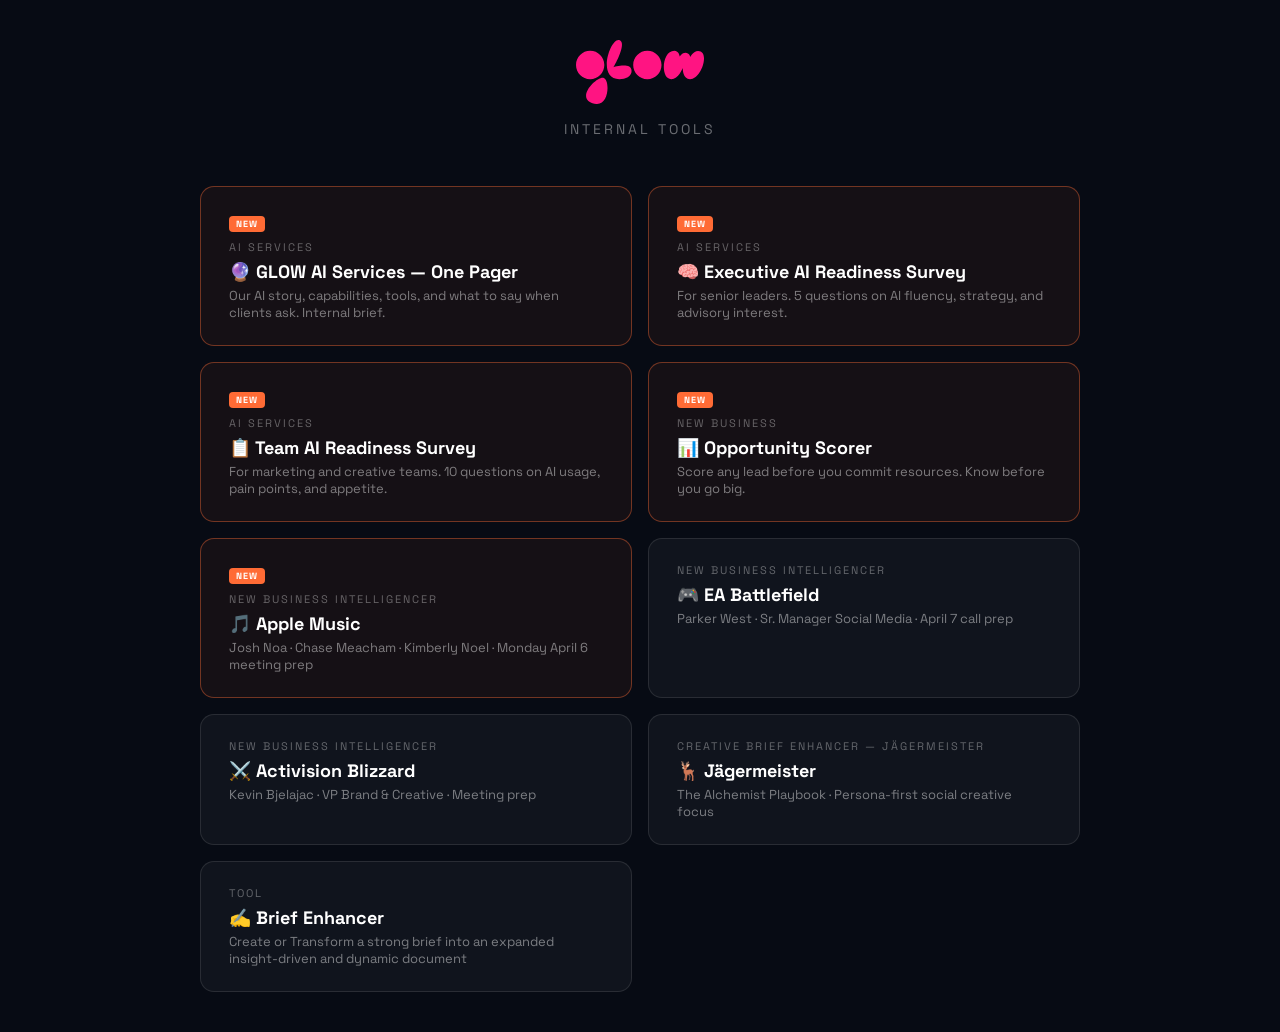
==== index.html @ ae901ae0 "Add back button to all pages + switch index to 2-column grid" ====
<!DOCTYPE html>
<html lang="en">
<head>
<meta charset="UTF-8">
<meta name="viewport" content="width=device-width, initial-scale=1.0">
<title>GLOW Tools</title>
<style>
  @import url('https://fonts.googleapis.com/css2?family=Space+Grotesk:wght@400;600;700&display=swap');
  * { margin:0; padding:0; box-sizing:border-box; }
  body { background:#070b14; font-family:'Space Grotesk',sans-serif; min-height:100vh; display:flex; align-items:center; justify-content:center; }
  .wrap { text-align:center; padding:40px 20px; }
  .logo-img { height:64px; margin-bottom:16px; display:block; margin-left:auto; margin-right:auto; }
  .sub { color:rgba(255,255,255,0.4); font-size:14px; letter-spacing:3px; text-transform:uppercase; margin-bottom:48px; }
  .cards { display:grid; grid-template-columns:1fr 1fr; gap:16px; max-width:880px; margin:0 auto; }
  @media(max-width:600px){ .cards { grid-template-columns:1fr; } }
  .card { background:rgba(255,255,255,0.04); border:1px solid rgba(255,255,255,0.1); border-radius:14px; padding:24px 28px; text-decoration:none; text-align:left; transition:all 0.2s; }
  .card:hover { background:rgba(255,255,255,0.08); border-color:rgba(255,255,255,0.2); transform:translateY(-2px); }
  .card-label { font-size:11px; letter-spacing:2px; text-transform:uppercase; color:rgba(255,255,255,0.35); margin-bottom:6px; }
  .card-title { font-size:18px; font-weight:700; color:white; }
  .card-desc { font-size:13px; color:rgba(255,255,255,0.45); margin-top:4px; }
  .card.featured { border-color:rgba(255,107,53,0.4); background:rgba(255,107,53,0.06); }
  .card.featured:hover { border-color:rgba(255,107,53,0.7); background:rgba(255,107,53,0.1); }
  .card-badge { display:inline-block; font-size:9px; font-weight:700; letter-spacing:1px; text-transform:uppercase; background:#ff6b35; color:white; padding:2px 7px; border-radius:4px; margin-bottom:8px; }
</style>
</head>
<body>
<div class="wrap">
  <img src="glow-logo.svg" alt="GLOW" class="logo-img">
  <div class="sub">Internal Tools</div>
  <div class="cards">
    <a href="glow-ai-services-onepager.html" class="card featured">
      <div class="card-badge">New</div>
      <div class="card-label">AI Services</div>
      <div class="card-title">🔮 GLOW AI Services — One Pager</div>
      <div class="card-desc">Our AI story, capabilities, tools, and what to say when clients ask. Internal brief.</div>
    </a>
    <a href="glow-ai-advisory-survey.html" class="card featured">
      <div class="card-badge">New</div>
      <div class="card-label">AI Services</div>
      <div class="card-title">🧠 Executive AI Readiness Survey</div>
      <div class="card-desc">For senior leaders. 5 questions on AI fluency, strategy, and advisory interest.</div>
    </a>
    <a href="glow-ai-survey.html" class="card featured">
      <div class="card-badge">New</div>
      <div class="card-label">AI Services</div>
      <div class="card-title">📋 Team AI Readiness Survey</div>
      <div class="card-desc">For marketing and creative teams. 10 questions on AI usage, pain points, and appetite.</div>
    </a>
    <a href="opportunity-scorer.html" class="card featured">
      <div class="card-badge">New</div>
      <div class="card-label">New Business</div>
      <div class="card-title">📊 Opportunity Scorer</div>
      <div class="card-desc">Score any lead before you commit resources. Know before you go big.</div>
    </a>
    <a href="apple-music-intelligencer.html" class="card featured">
      <div class="card-badge">New</div>
      <div class="card-label">New Business Intelligencer</div>
      <div class="card-title">🎵 Apple Music</div>
      <div class="card-desc">Josh Noa · Chase Meacham · Kimberly Noel · Monday April 6 meeting prep</div>
    </a>
    <a href="ea-battlefield-intelligencer.html" class="card">
      <div class="card-label">New Business Intelligencer</div>
      <div class="card-title">🎮 EA Battlefield</div>
      <div class="card-desc">Parker West · Sr. Manager Social Media · April 7 call prep</div>
    </a>
    <a href="activision-blizzard-intelligencer.html" class="card">
      <div class="card-label">New Business Intelligencer</div>
      <div class="card-title">⚔️ Activision Blizzard</div>
      <div class="card-desc">Kevin Bjelajac · VP Brand &amp; Creative · Meeting prep</div>
    </a>
    <a href="jagermeister-reimagined-brief.html" class="card">
      <div class="card-label">Creative Brief Enhancer — Jägermeister</div>
      <div class="card-title">🦌 Jägermeister</div>
      <div class="card-desc">The Alchemist Playbook · Persona-first social creative focus</div>
    </a>
    <a href="https://glow-brief-enhancer.vercel.app/" class="card" target="_blank">
      <div class="card-label">Tool</div>
      <div class="card-title">✍️ Brief Enhancer</div>
      <div class="card-desc">Create or Transform a strong brief into an expanded insight-driven and dynamic document</div>
    </a>
  </div>
</div>
</body>
</html>
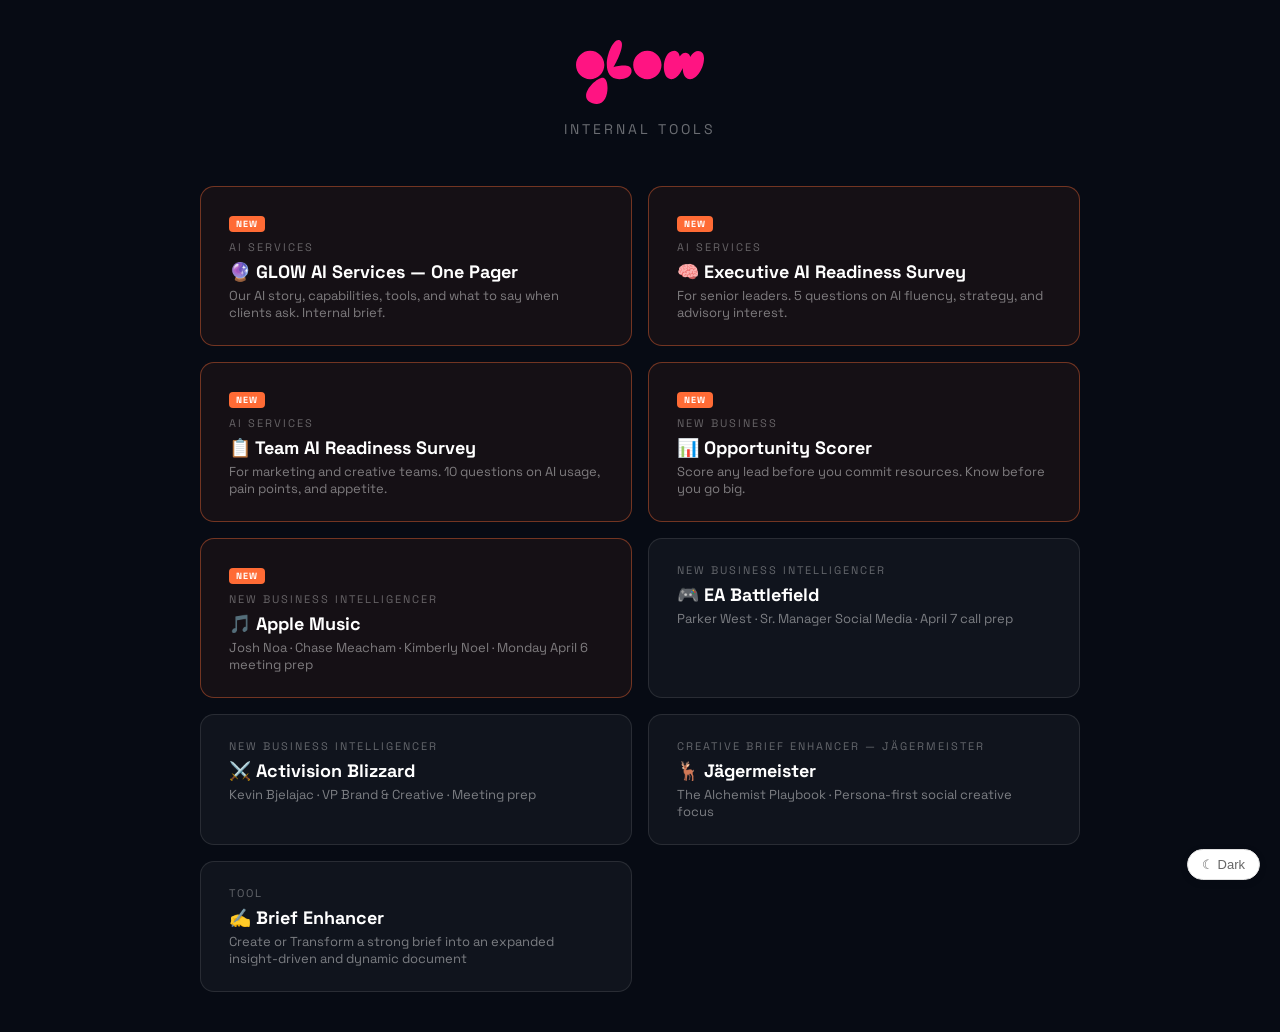
==== commit 9c7c8fa6: "Add light/dark mode toggle to all pages, persists via localStorage" ====
--- a/index.html
+++ b/index.html
@@ -22,6 +22,7 @@
   .card.featured:hover { border-color:rgba(255,107,53,0.7); background:rgba(255,107,53,0.1); }
   .card-badge { display:inline-block; font-size:9px; font-weight:700; letter-spacing:1px; text-transform:uppercase; background:#ff6b35; color:white; padding:2px 7px; border-radius:4px; margin-bottom:8px; }
 </style>
+<link rel="stylesheet" href="glow-dark.css">
 </head>
 <body>
 <div class="wrap">
@@ -80,5 +81,7 @@
     </a>
   </div>
 </div>
+<button id="glow-theme-toggle" onclick="(function(){var d=document.body.classList.toggle('dark');localStorage.setItem('glow-theme',d?'dark':'light');this.textContent=d?'☀ Light':'☾ Dark'}).call(this)">☾ Dark</button>
+<script>(function(){var t=localStorage.getItem('glow-theme');if(t==='dark'){document.body.classList.add('dark');var b=document.getElementById('glow-theme-toggle');if(b)b.textContent='☀ Light';}})();</script>
 </body>
 </html>
--- a/glow-dark.css
+++ b/glow-dark.css
@@ -0,0 +1,153 @@
+/* GLOW Tools — Dark Mode Overrides */
+body.dark {
+  background: #0a0a0a !important;
+  color: #f0f0f0 !important;
+}
+body.dark header,
+body.dark .header {
+  background: #0f0f0f !important;
+  border-color: #222 !important;
+}
+body.dark .hero,
+body.dark .hero-inner,
+body.dark .creds {
+  background: #111 !important;
+  border-color: #222 !important;
+}
+body.dark .hero h1,
+body.dark .hero-quote p,
+body.dark .q-text,
+body.dark .section-title,
+body.dark .tool-name,
+body.dark .pillar h3,
+body.dark .tp-card p strong,
+body.dark .cred-card p strong,
+body.dark #thank-you h2 {
+  color: #fff !important;
+}
+body.dark .hero p,
+body.dark .hero-desc,
+body.dark .hero p.hero-desc {
+  color: #999 !important;
+}
+body.dark .pillar,
+body.dark .tp-card,
+body.dark .cred-card,
+body.dark .question {
+  background: #141414 !important;
+  border-color: #2a2a2a !important;
+}
+body.dark .pillar:hover { background: #1a1a1a !important; }
+body.dark .pillar p,
+body.dark .tp-card p,
+body.dark .cred-card p,
+body.dark .tool-desc,
+body.dark .hero-meta,
+body.dark .creds-footer,
+body.dark .submit-note,
+body.dark footer,
+body.dark .closing p,
+body.dark #thank-you p { color: #777 !important; }
+body.dark .pillar-number { color: #444 !important; }
+body.dark .tool-tag {
+  background: #1a1a1a !important;
+  border-color: #2a2a2a !important;
+  color: #888 !important;
+}
+body.dark .tools-group-label,
+body.dark .header-label { color: #555 !important; }
+body.dark .tools-group-label,
+body.dark .section-title { border-color: #222 !important; }
+body.dark .story {
+  background: #111 !important;
+  border-left-color: #ff1482 !important;
+}
+body.dark .story p { color: #bbb !important; }
+body.dark .radio-options label,
+body.dark .check-options label,
+body.dark .scale-options .option-btn {
+  background: #111 !important;
+  border-color: #2a2a2a !important;
+  color: #aaa !important;
+}
+body.dark .radio-options label:hover,
+body.dark .check-options label:hover {
+  background: #1a1a1a !important;
+  border-color: #ff148260 !important;
+  color: #fff !important;
+}
+body.dark .radio-options label:has(input:checked),
+body.dark .check-options label:has(input:checked) {
+  background: #ff14820f !important;
+  border-color: #ff1482 !important;
+  color: #fff !important;
+}
+body.dark .scale-options input[type="radio"]:checked + .option-btn {
+  background: #ff14820f !important;
+  border-color: #ff1482 !important;
+  color: #ff1482 !important;
+}
+body.dark .open-text {
+  background: #111 !important;
+  border-color: #2a2a2a !important;
+  color: #f0f0f0 !important;
+}
+body.dark .open-text::placeholder { color: #444 !important; }
+body.dark .open-text:focus { border-color: #ff148260 !important; background: #141414 !important; }
+body.dark .q-divider { border-color: #1e1e1e !important; }
+body.dark .closing,
+body.dark .submit-wrap { border-color: #222 !important; }
+body.dark .closing p strong { color: #555 !important; }
+
+/* Back button dark */
+body.dark .glow-tools-back {
+  background: #141414 !important;
+  border-color: #2a2a2a !important;
+  color: #ff1482 !important;
+  box-shadow: 0 2px 8px rgba(0,0,0,0.4) !important;
+}
+
+/* Index dark */
+body.dark .wrap { background: #0a0a0a !important; }
+body.dark .sub { color: rgba(255,255,255,0.4) !important; }
+body.dark .card {
+  background: rgba(255,255,255,0.04) !important;
+  border-color: rgba(255,255,255,0.1) !important;
+}
+body.dark .card:hover {
+  background: rgba(255,255,255,0.08) !important;
+  border-color: rgba(255,255,255,0.2) !important;
+}
+body.dark .card-label { color: rgba(255,255,255,0.35) !important; }
+body.dark .card-title { color: #fff !important; }
+body.dark .card-desc { color: rgba(255,255,255,0.45) !important; }
+body.dark .card.featured {
+  border-color: rgba(255,20,130,0.4) !important;
+  background: rgba(255,20,130,0.06) !important;
+}
+
+/* Theme toggle button */
+#glow-theme-toggle {
+  position: fixed;
+  bottom: 20px;
+  right: 20px;
+  z-index: 1000;
+  background: #fff;
+  border: 1px solid #e0e0e0;
+  border-radius: 20px;
+  padding: 7px 14px;
+  font-size: 13px;
+  cursor: pointer;
+  font-family: 'Helvetica Neue', Helvetica, Arial, sans-serif;
+  color: #666;
+  box-shadow: 0 2px 8px rgba(0,0,0,0.08);
+  transition: all 0.2s;
+}
+#glow-theme-toggle:hover { border-color: #ff1482; color: #ff1482; }
+body.dark #glow-theme-toggle {
+  background: #141414;
+  border-color: #2a2a2a;
+  color: #aaa;
+  box-shadow: 0 2px 8px rgba(0,0,0,0.4);
+}
+body.dark #glow-theme-toggle:hover { border-color: #ff1482; color: #ff1482; }
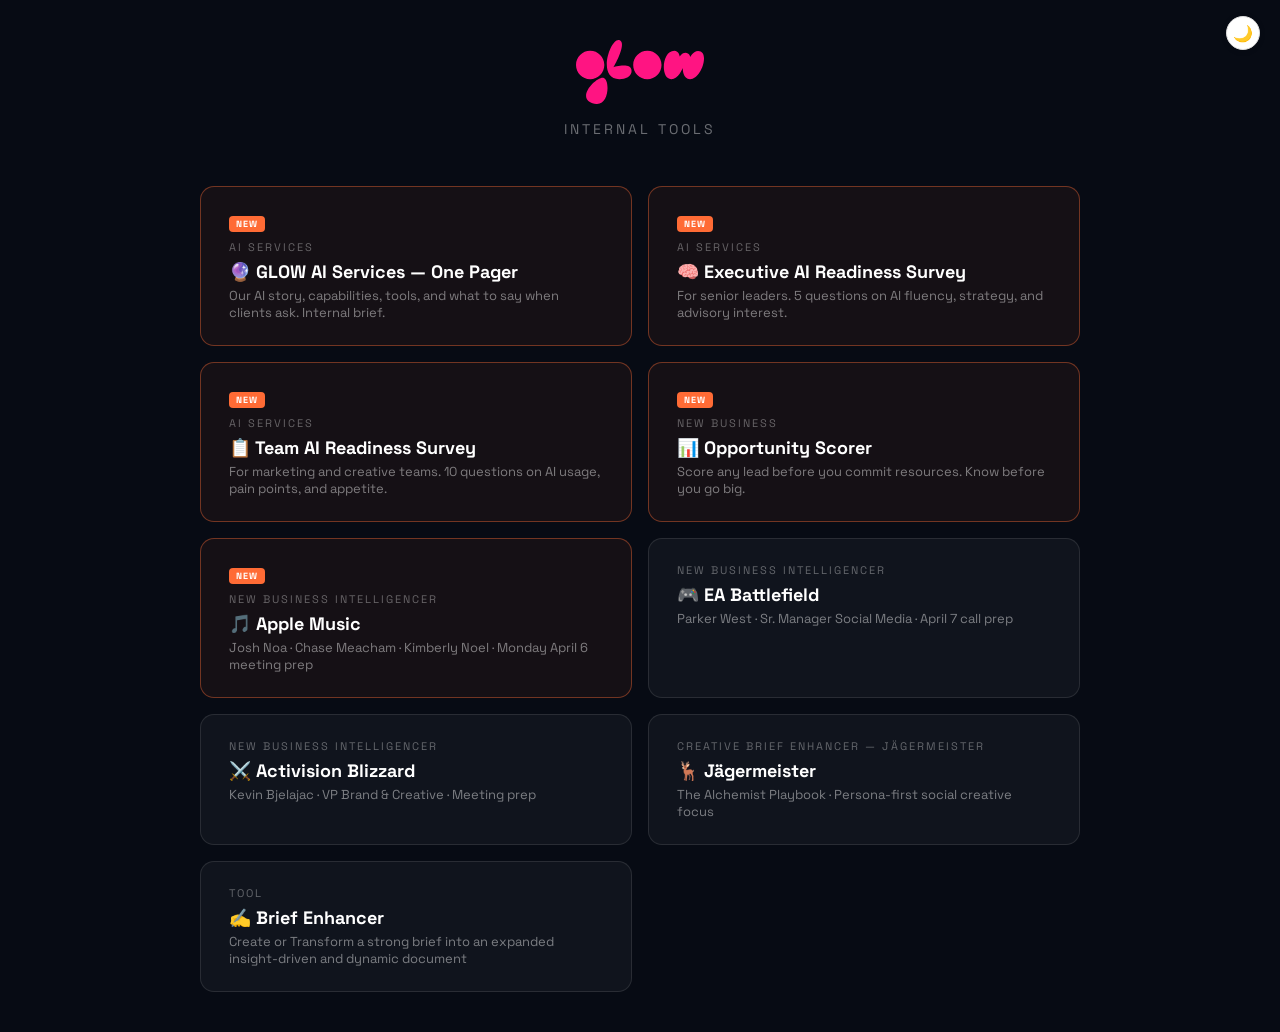
==== commit 68ca2fca: "Fix dark mode: use data-theme attribute + external JS/CSS, moon toggle top-right" ====
--- a/index.html
+++ b/index.html
@@ -23,6 +23,7 @@
   .card-badge { display:inline-block; font-size:9px; font-weight:700; letter-spacing:1px; text-transform:uppercase; background:#ff6b35; color:white; padding:2px 7px; border-radius:4px; margin-bottom:8px; }
 </style>
 <link rel="stylesheet" href="glow-dark.css">
+<script src="glow-theme.js"></script>
 </head>
 <body>
 <div class="wrap">
@@ -81,7 +82,5 @@
     </a>
   </div>
 </div>
-<button id="glow-theme-toggle" onclick="(function(){var d=document.body.classList.toggle('dark');localStorage.setItem('glow-theme',d?'dark':'light');this.textContent=d?'☀ Light':'☾ Dark'}).call(this)">☾ Dark</button>
-<script>(function(){var t=localStorage.getItem('glow-theme');if(t==='dark'){document.body.classList.add('dark');var b=document.getElementById('glow-theme-toggle');if(b)b.textContent='☀ Light';}})();</script>
 </body>
 </html>
--- a/glow-dark.css
+++ b/glow-dark.css
@@ -1,153 +1,89 @@
-/* GLOW Tools — Dark Mode Overrides */
-body.dark {
+/* GLOW Tools — Dark Mode via [data-theme="dark"] on <html> */
+
+[data-theme="dark"] body,
+[data-theme="dark"] {
   background: #0a0a0a !important;
   color: #f0f0f0 !important;
 }
-body.dark header,
-body.dark .header {
-  background: #0f0f0f !important;
-  border-color: #222 !important;
-}
-body.dark .hero,
-body.dark .hero-inner,
-body.dark .creds {
-  background: #111 !important;
-  border-color: #222 !important;
-}
-body.dark .hero h1,
-body.dark .hero-quote p,
-body.dark .q-text,
-body.dark .section-title,
-body.dark .tool-name,
-body.dark .pillar h3,
-body.dark .tp-card p strong,
-body.dark .cred-card p strong,
-body.dark #thank-you h2 {
-  color: #fff !important;
-}
-body.dark .hero p,
-body.dark .hero-desc,
-body.dark .hero p.hero-desc {
-  color: #999 !important;
-}
-body.dark .pillar,
-body.dark .tp-card,
-body.dark .cred-card,
-body.dark .question {
-  background: #141414 !important;
-  border-color: #2a2a2a !important;
-}
-body.dark .pillar:hover { background: #1a1a1a !important; }
-body.dark .pillar p,
-body.dark .tp-card p,
-body.dark .cred-card p,
-body.dark .tool-desc,
-body.dark .hero-meta,
-body.dark .creds-footer,
-body.dark .submit-note,
-body.dark footer,
-body.dark .closing p,
-body.dark #thank-you p { color: #777 !important; }
-body.dark .pillar-number { color: #444 !important; }
-body.dark .tool-tag {
-  background: #1a1a1a !important;
-  border-color: #2a2a2a !important;
-  color: #888 !important;
-}
-body.dark .tools-group-label,
-body.dark .header-label { color: #555 !important; }
-body.dark .tools-group-label,
-body.dark .section-title { border-color: #222 !important; }
-body.dark .story {
-  background: #111 !important;
-  border-left-color: #ff1482 !important;
-}
-body.dark .story p { color: #bbb !important; }
-body.dark .radio-options label,
-body.dark .check-options label,
-body.dark .scale-options .option-btn {
-  background: #111 !important;
-  border-color: #2a2a2a !important;
-  color: #aaa !important;
-}
-body.dark .radio-options label:hover,
-body.dark .check-options label:hover {
-  background: #1a1a1a !important;
-  border-color: #ff148260 !important;
-  color: #fff !important;
-}
-body.dark .radio-options label:has(input:checked),
-body.dark .check-options label:has(input:checked) {
-  background: #ff14820f !important;
-  border-color: #ff1482 !important;
-  color: #fff !important;
-}
-body.dark .scale-options input[type="radio"]:checked + .option-btn {
-  background: #ff14820f !important;
-  border-color: #ff1482 !important;
-  color: #ff1482 !important;
-}
-body.dark .open-text {
-  background: #111 !important;
-  border-color: #2a2a2a !important;
-  color: #f0f0f0 !important;
-}
-body.dark .open-text::placeholder { color: #444 !important; }
-body.dark .open-text:focus { border-color: #ff148260 !important; background: #141414 !important; }
-body.dark .q-divider { border-color: #1e1e1e !important; }
-body.dark .closing,
-body.dark .submit-wrap { border-color: #222 !important; }
-body.dark .closing p strong { color: #555 !important; }
 
-/* Back button dark */
-body.dark .glow-tools-back {
-  background: #141414 !important;
-  border-color: #2a2a2a !important;
-  color: #ff1482 !important;
-  box-shadow: 0 2px 8px rgba(0,0,0,0.4) !important;
-}
+/* Backgrounds */
+[data-theme="dark"] body { background: #0a0a0a !important; }
+[data-theme="dark"] header,
+[data-theme="dark"] .header { background: #0f0f0f !important; border-color: #222 !important; }
+[data-theme="dark"] .hero,
+[data-theme="dark"] .creds { background: #111 !important; border-color: #222 !important; }
+[data-theme="dark"] .page { background: #0a0a0a !important; }
+[data-theme="dark"] .pillar,
+[data-theme="dark"] .tp-card,
+[data-theme="dark"] .cred-card { background: #141414 !important; border-color: #2a2a2a !important; }
+[data-theme="dark"] .pillar:hover { background: #1a1a1a !important; }
+[data-theme="dark"] .story { background: #111 !important; }
+[data-theme="dark"] .question { background: transparent !important; border-color: #2a2a2a !important; }
 
-/* Index dark */
-body.dark .wrap { background: #0a0a0a !important; }
-body.dark .sub { color: rgba(255,255,255,0.4) !important; }
-body.dark .card {
-  background: rgba(255,255,255,0.04) !important;
-  border-color: rgba(255,255,255,0.1) !important;
-}
-body.dark .card:hover {
-  background: rgba(255,255,255,0.08) !important;
-  border-color: rgba(255,255,255,0.2) !important;
-}
-body.dark .card-label { color: rgba(255,255,255,0.35) !important; }
-body.dark .card-title { color: #fff !important; }
-body.dark .card-desc { color: rgba(255,255,255,0.45) !important; }
-body.dark .card.featured {
-  border-color: rgba(255,20,130,0.4) !important;
-  background: rgba(255,20,130,0.06) !important;
-}
+/* Text */
+[data-theme="dark"] h1,
+[data-theme="dark"] h2,
+[data-theme="dark"] h3,
+[data-theme="dark"] .hero h1,
+[data-theme="dark"] .q-text,
+[data-theme="dark"] .section-title,
+[data-theme="dark"] .tool-name,
+[data-theme="dark"] .card-title,
+[data-theme="dark"] #thank-you h2 { color: #fff !important; }
 
-/* Theme toggle button */
-#glow-theme-toggle {
-  position: fixed;
-  bottom: 20px;
-  right: 20px;
-  z-index: 1000;
-  background: #fff;
-  border: 1px solid #e0e0e0;
-  border-radius: 20px;
-  padding: 7px 14px;
-  font-size: 13px;
-  cursor: pointer;
-  font-family: 'Helvetica Neue', Helvetica, Arial, sans-serif;
-  color: #666;
-  box-shadow: 0 2px 8px rgba(0,0,0,0.08);
-  transition: all 0.2s;
-}
-#glow-theme-toggle:hover { border-color: #ff1482; color: #ff1482; }
-body.dark #glow-theme-toggle {
-  background: #141414;
-  border-color: #2a2a2a;
-  color: #aaa;
-  box-shadow: 0 2px 8px rgba(0,0,0,0.4);
-}
-body.dark #glow-theme-toggle:hover { border-color: #ff1482; color: #ff1482; }
+[data-theme="dark"] p,
+[data-theme="dark"] .hero p,
+[data-theme="dark"] .hero-desc,
+[data-theme="dark"] .pillar p,
+[data-theme="dark"] .tp-card p,
+[data-theme="dark"] .cred-card p,
+[data-theme="dark"] .tool-desc,
+[data-theme="dark"] .card-desc,
+[data-theme="dark"] #thank-you p { color: #888 !important; }
+
+[data-theme="dark"] .tp-card p strong,
+[data-theme="dark"] .cred-card p strong { color: #ddd !important; }
+[data-theme="dark"] .story p { color: #bbb !important; }
+[data-theme="dark"] .hero-meta,
+[data-theme="dark"] .creds-footer,
+[data-theme="dark"] .submit-note,
+[data-theme="dark"] footer,
+[data-theme="dark"] .closing p { color: #555 !important; }
+[data-theme="dark"] .pillar-number { color: #444 !important; }
+[data-theme="dark"] .tools-group-label,
+[data-theme="dark"] .header-label,
+[data-theme="dark"] .card-label,
+[data-theme="dark"] .sub { color: #555 !important; }
+
+/* Borders */
+[data-theme="dark"] .tools-group-label,
+[data-theme="dark"] .section-title,
+[data-theme="dark"] .closing,
+[data-theme="dark"] .submit-wrap,
+[data-theme="dark"] .q-divider { border-color: #222 !important; }
+
+/* Tags */
+[data-theme="dark"] .tool-tag { background: #1a1a1a !important; border-color: #2a2a2a !important; color: #888 !important; }
+
+/* Form elements */
+[data-theme="dark"] .radio-options label,
+[data-theme="dark"] .check-options label { background: transparent !important; border-color: #2a2a2a !important; color: #aaa !important; }
+[data-theme="dark"] .radio-options label:hover,
+[data-theme="dark"] .check-options label:hover { border-color: #ff148260 !important; color: #fff !important; background: #1a1a1a !important; }
+[data-theme="dark"] .radio-options label:has(input:checked),
+[data-theme="dark"] .check-options label:has(input:checked) { background: #ff14820f !important; border-color: #ff1482 !important; color: #fff !important; }
+[data-theme="dark"] .scale-options .option-btn { background: transparent !important; border-color: #2a2a2a !important; color: #aaa !important; }
+[data-theme="dark"] .scale-options input[type="radio"]:checked + .option-btn { background: #ff14820f !important; border-color: #ff1482 !important; color: #ff1482 !important; }
+[data-theme="dark"] .open-text { background: #111 !important; border-color: #2a2a2a !important; color: #f0f0f0 !important; }
+[data-theme="dark"] .open-text::placeholder { color: #444 !important; }
+[data-theme="dark"] .open-text:focus { border-color: #ff148260 !important; background: #141414 !important; }
+[data-theme="dark"] .radio-dot { border-color: #444 !important; }
+
+/* Index cards */
+[data-theme="dark"] .wrap { background: #0a0a0a !important; }
+[data-theme="dark"] .card { background: rgba(255,255,255,0.04) !important; border-color: rgba(255,255,255,0.1) !important; }
+[data-theme="dark"] .card:hover { background: rgba(255,255,255,0.08) !important; border-color: rgba(255,255,255,0.2) !important; }
+[data-theme="dark"] .card.featured { border-color: rgba(255,20,130,0.4) !important; background: rgba(255,20,130,0.06) !important; }
+
+/* Back pill */
+[data-theme="dark"] .glow-tools-back { background: #141414 !important; border-color: #2a2a2a !important; box-shadow: 0 2px 8px rgba(0,0,0,0.5) !important; }
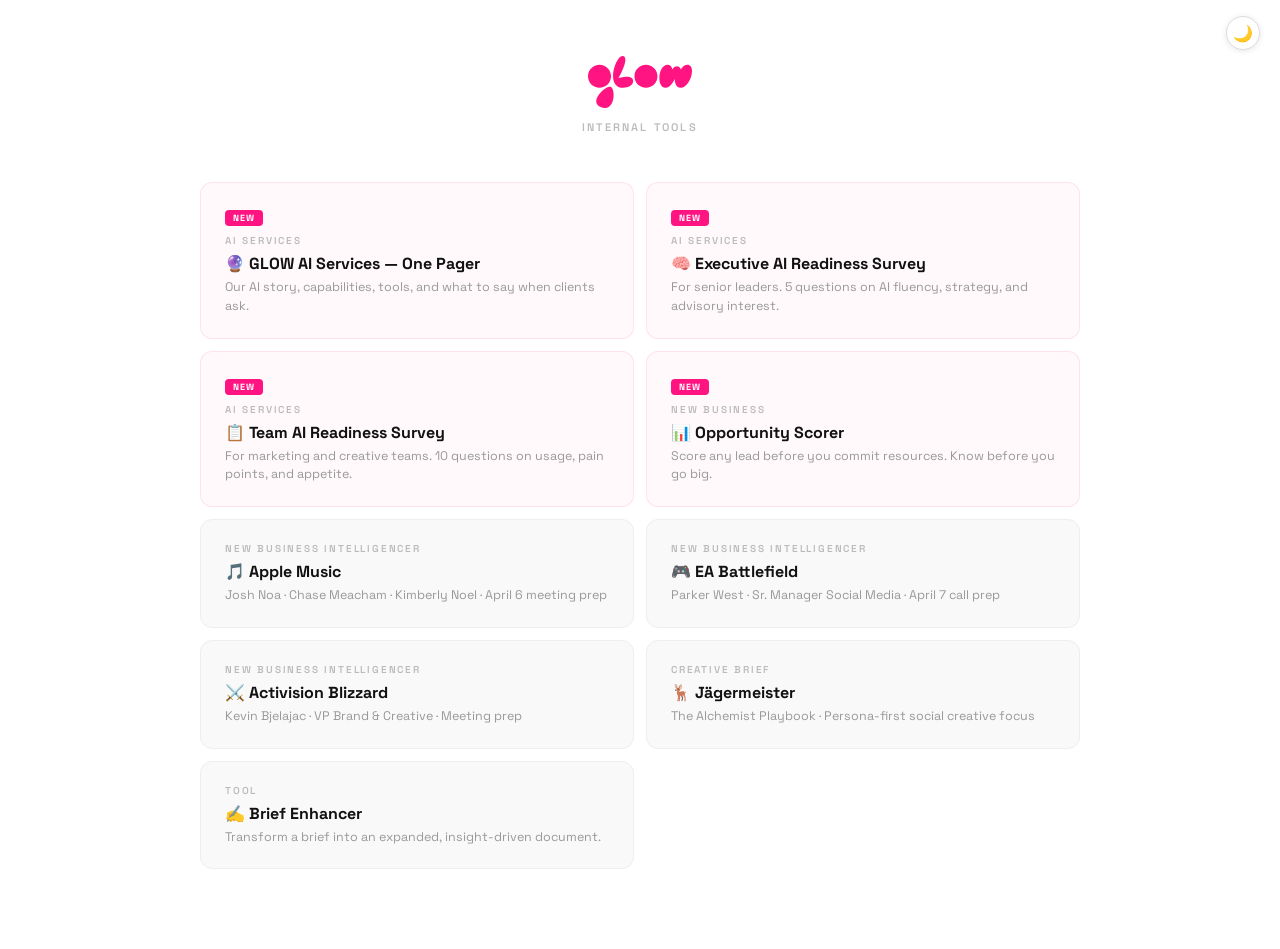
==== commit 89ad7ea0: "Index: white by default, dark mode via moon toggle" ====
--- a/index.html
+++ b/index.html
@@ -4,82 +4,192 @@
 <meta charset="UTF-8">
 <meta name="viewport" content="width=device-width, initial-scale=1.0">
 <title>GLOW Tools</title>
+<link rel="stylesheet" href="glow-dark.css">
+<script src="glow-theme.js"></script>
 <style>
   @import url('https://fonts.googleapis.com/css2?family=Space+Grotesk:wght@400;600;700&display=swap');
   * { margin:0; padding:0; box-sizing:border-box; }
-  body { background:#070b14; font-family:'Space Grotesk',sans-serif; min-height:100vh; display:flex; align-items:center; justify-content:center; }
-  .wrap { text-align:center; padding:40px 20px; }
-  .logo-img { height:64px; margin-bottom:16px; display:block; margin-left:auto; margin-right:auto; }
-  .sub { color:rgba(255,255,255,0.4); font-size:14px; letter-spacing:3px; text-transform:uppercase; margin-bottom:48px; }
-  .cards { display:grid; grid-template-columns:1fr 1fr; gap:16px; max-width:880px; margin:0 auto; }
-  @media(max-width:600px){ .cards { grid-template-columns:1fr; } }
-  .card { background:rgba(255,255,255,0.04); border:1px solid rgba(255,255,255,0.1); border-radius:14px; padding:24px 28px; text-decoration:none; text-align:left; transition:all 0.2s; }
-  .card:hover { background:rgba(255,255,255,0.08); border-color:rgba(255,255,255,0.2); transform:translateY(-2px); }
-  .card-label { font-size:11px; letter-spacing:2px; text-transform:uppercase; color:rgba(255,255,255,0.35); margin-bottom:6px; }
-  .card-title { font-size:18px; font-weight:700; color:white; }
-  .card-desc { font-size:13px; color:rgba(255,255,255,0.45); margin-top:4px; }
-  .card.featured { border-color:rgba(255,107,53,0.4); background:rgba(255,107,53,0.06); }
-  .card.featured:hover { border-color:rgba(255,107,53,0.7); background:rgba(255,107,53,0.1); }
-  .card-badge { display:inline-block; font-size:9px; font-weight:700; letter-spacing:1px; text-transform:uppercase; background:#ff6b35; color:white; padding:2px 7px; border-radius:4px; margin-bottom:8px; }
+
+  body {
+    background: #fff;
+    font-family: 'Space Grotesk', 'Helvetica Neue', Helvetica, Arial, sans-serif;
+    min-height: 100vh;
+    color: #111;
+  }
+
+  .wrap {
+    text-align: center;
+    padding: 56px 24px 80px;
+    max-width: 960px;
+    margin: 0 auto;
+  }
+
+  .logo-img {
+    height: 52px;
+    margin-bottom: 12px;
+    display: block;
+    margin-left: auto;
+    margin-right: auto;
+  }
+
+  .sub {
+    color: #bbb;
+    font-size: 11px;
+    letter-spacing: 0.2em;
+    text-transform: uppercase;
+    margin-bottom: 48px;
+    font-weight: 600;
+  }
+
+  .cards {
+    display: grid;
+    grid-template-columns: 1fr 1fr;
+    gap: 12px;
+    max-width: 880px;
+    margin: 0 auto;
+    text-align: left;
+  }
+
+  @media(max-width: 600px) { .cards { grid-template-columns: 1fr; } }
+
+  .card {
+    background: #f9f9f9;
+    border: 1.5px solid #eee;
+    border-radius: 12px;
+    padding: 22px 24px;
+    text-decoration: none;
+    transition: all 0.18s;
+    display: block;
+  }
+
+  .card:hover {
+    border-color: #ff148240;
+    background: #fff5fa;
+    transform: translateY(-2px);
+    box-shadow: 0 4px 16px rgba(255,20,130,0.06);
+  }
+
+  .card-label {
+    font-size: 10px;
+    letter-spacing: 0.18em;
+    text-transform: uppercase;
+    color: #bbb;
+    margin-bottom: 6px;
+    font-weight: 600;
+  }
+
+  .card-title {
+    font-size: 16px;
+    font-weight: 700;
+    color: #111;
+    margin-bottom: 4px;
+  }
+
+  .card-desc {
+    font-size: 12.5px;
+    color: #999;
+    line-height: 1.5;
+  }
+
+  .card.featured {
+    border-color: #ff14821a;
+    background: #fff9fc;
+  }
+
+  .card.featured:hover {
+    border-color: #ff148260;
+    background: #fff0f7;
+  }
+
+  .card-badge {
+    display: inline-block;
+    font-size: 9px;
+    font-weight: 700;
+    letter-spacing: 0.1em;
+    text-transform: uppercase;
+    background: #ff1482;
+    color: white;
+    padding: 2px 8px;
+    border-radius: 4px;
+    margin-bottom: 8px;
+  }
+
+  /* Dark mode index overrides */
+  [data-theme="dark"] body { background: #0a0a0a !important; }
+  [data-theme="dark"] .sub { color: rgba(255,255,255,0.3) !important; }
+  [data-theme="dark"] .card { background: rgba(255,255,255,0.04) !important; border-color: rgba(255,255,255,0.08) !important; }
+  [data-theme="dark"] .card:hover { background: rgba(255,255,255,0.08) !important; border-color: rgba(255,20,130,0.4) !important; box-shadow: 0 4px 16px rgba(0,0,0,0.3) !important; }
+  [data-theme="dark"] .card.featured { background: rgba(255,20,130,0.05) !important; border-color: rgba(255,20,130,0.2) !important; }
+  [data-theme="dark"] .card.featured:hover { background: rgba(255,20,130,0.1) !important; border-color: rgba(255,20,130,0.5) !important; }
+  [data-theme="dark"] .card-title { color: #fff !important; }
+  [data-theme="dark"] .card-label { color: rgba(255,255,255,0.3) !important; }
+  [data-theme="dark"] .card-desc { color: rgba(255,255,255,0.4) !important; }
 </style>
-<link rel="stylesheet" href="glow-dark.css">
-<script src="glow-theme.js"></script>
 </head>
 <body>
 <div class="wrap">
   <img src="glow-logo.svg" alt="GLOW" class="logo-img">
   <div class="sub">Internal Tools</div>
   <div class="cards">
+
     <a href="glow-ai-services-onepager.html" class="card featured">
       <div class="card-badge">New</div>
       <div class="card-label">AI Services</div>
       <div class="card-title">🔮 GLOW AI Services — One Pager</div>
-      <div class="card-desc">Our AI story, capabilities, tools, and what to say when clients ask. Internal brief.</div>
+      <div class="card-desc">Our AI story, capabilities, tools, and what to say when clients ask.</div>
     </a>
+
     <a href="glow-ai-advisory-survey.html" class="card featured">
       <div class="card-badge">New</div>
       <div class="card-label">AI Services</div>
       <div class="card-title">🧠 Executive AI Readiness Survey</div>
       <div class="card-desc">For senior leaders. 5 questions on AI fluency, strategy, and advisory interest.</div>
     </a>
+
     <a href="glow-ai-survey.html" class="card featured">
       <div class="card-badge">New</div>
       <div class="card-label">AI Services</div>
       <div class="card-title">📋 Team AI Readiness Survey</div>
-      <div class="card-desc">For marketing and creative teams. 10 questions on AI usage, pain points, and appetite.</div>
+      <div class="card-desc">For marketing and creative teams. 10 questions on usage, pain points, and appetite.</div>
     </a>
+
     <a href="opportunity-scorer.html" class="card featured">
       <div class="card-badge">New</div>
       <div class="card-label">New Business</div>
       <div class="card-title">📊 Opportunity Scorer</div>
       <div class="card-desc">Score any lead before you commit resources. Know before you go big.</div>
     </a>
-    <a href="apple-music-intelligencer.html" class="card featured">
-      <div class="card-badge">New</div>
+
+    <a href="apple-music-intelligencer.html" class="card">
       <div class="card-label">New Business Intelligencer</div>
       <div class="card-title">🎵 Apple Music</div>
-      <div class="card-desc">Josh Noa · Chase Meacham · Kimberly Noel · Monday April 6 meeting prep</div>
+      <div class="card-desc">Josh Noa · Chase Meacham · Kimberly Noel · April 6 meeting prep</div>
     </a>
+
     <a href="ea-battlefield-intelligencer.html" class="card">
       <div class="card-label">New Business Intelligencer</div>
       <div class="card-title">🎮 EA Battlefield</div>
       <div class="card-desc">Parker West · Sr. Manager Social Media · April 7 call prep</div>
     </a>
+
     <a href="activision-blizzard-intelligencer.html" class="card">
       <div class="card-label">New Business Intelligencer</div>
       <div class="card-title">⚔️ Activision Blizzard</div>
       <div class="card-desc">Kevin Bjelajac · VP Brand &amp; Creative · Meeting prep</div>
     </a>
+
     <a href="jagermeister-reimagined-brief.html" class="card">
-      <div class="card-label">Creative Brief Enhancer — Jägermeister</div>
+      <div class="card-label">Creative Brief</div>
       <div class="card-title">🦌 Jägermeister</div>
       <div class="card-desc">The Alchemist Playbook · Persona-first social creative focus</div>
     </a>
+
     <a href="https://glow-brief-enhancer.vercel.app/" class="card" target="_blank">
       <div class="card-label">Tool</div>
       <div class="card-title">✍️ Brief Enhancer</div>
-      <div class="card-desc">Create or Transform a strong brief into an expanded insight-driven and dynamic document</div>
+      <div class="card-desc">Transform a brief into an expanded, insight-driven document.</div>
     </a>
+
   </div>
 </div>
 </body>
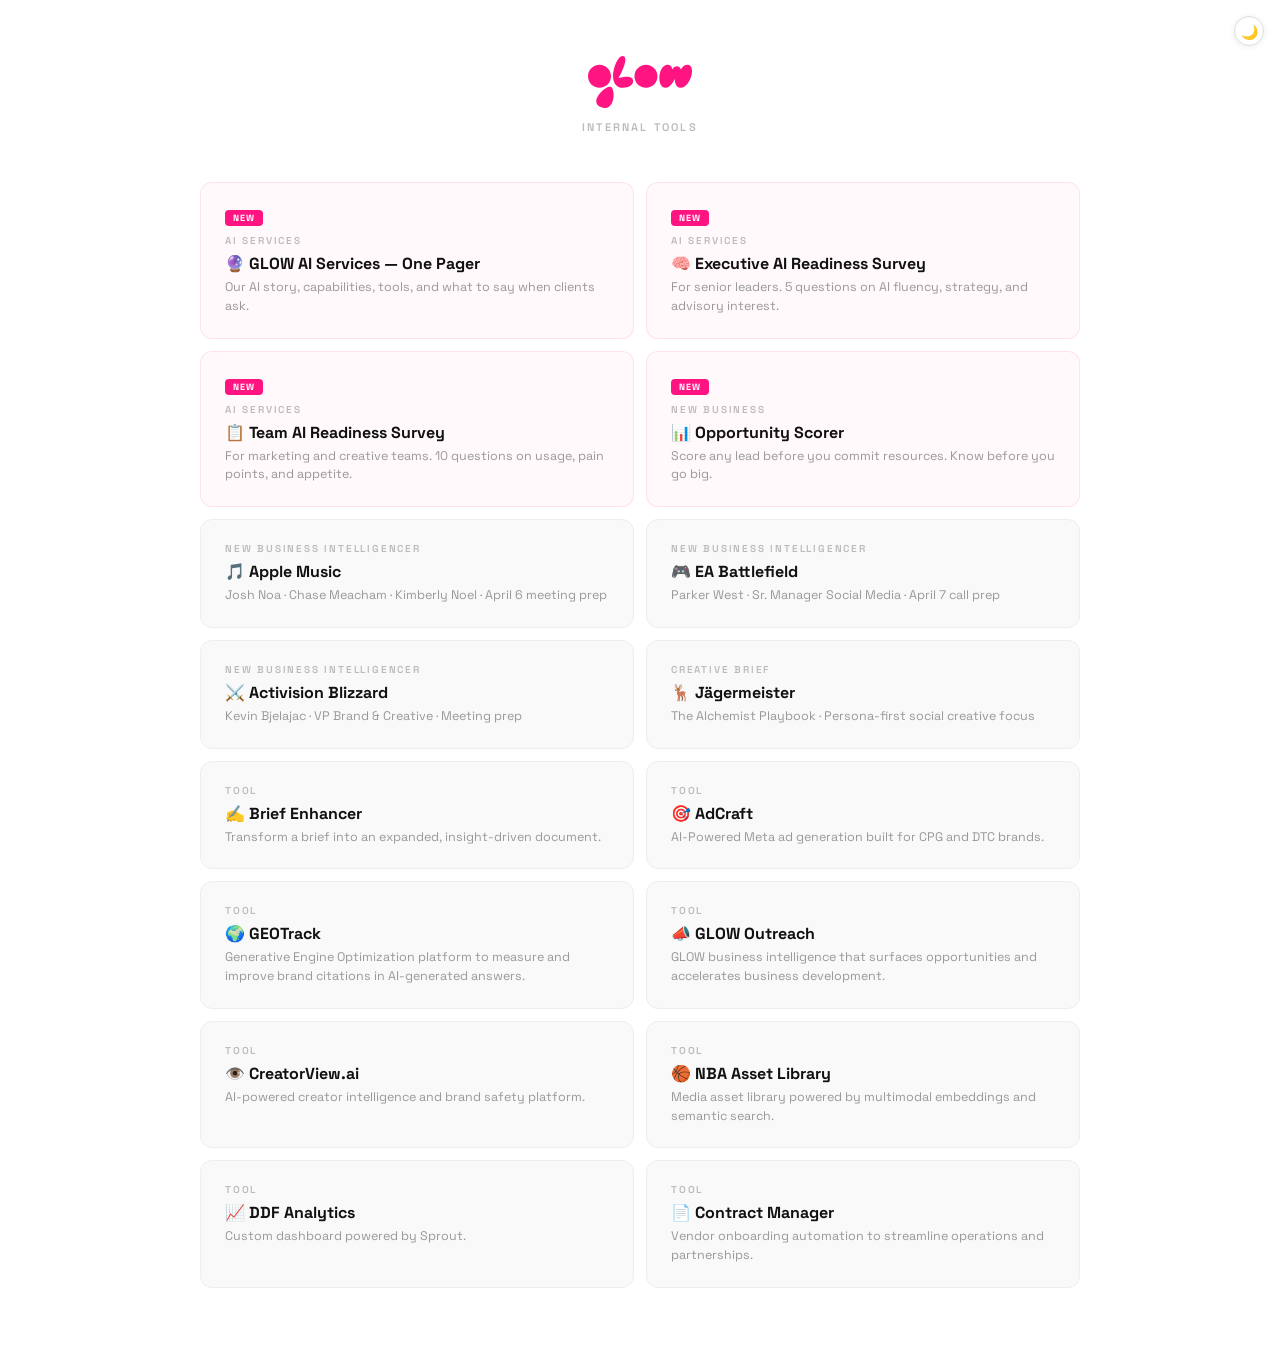
==== commit e55f39ab: "Index: add 7 new tool cards (AdCraft, GEOTrack, Outreach, CreatorView, NBA Asset Library, DDF Analyt" ====
--- a/index.html
+++ b/index.html
@@ -190,6 +190,48 @@
       <div class="card-desc">Transform a brief into an expanded, insight-driven document.</div>
     </a>
 
+    <a href="https://adcraft.weareglow.com" class="card" target="_blank">
+      <div class="card-label">Tool</div>
+      <div class="card-title">🎯 AdCraft</div>
+      <div class="card-desc">AI-Powered Meta ad generation built for CPG and DTC brands.</div>
+    </a>
+
+    <a href="https://project-eu4rr.vercel.app" class="card" target="_blank">
+      <div class="card-label">Tool</div>
+      <div class="card-title">🌍 GEOTrack</div>
+      <div class="card-desc">Generative Engine Optimization platform to measure and improve brand citations in AI-generated answers.</div>
+    </a>
+
+    <a href="https://crm-outreach-beta.vercel.app" class="card" target="_blank">
+      <div class="card-label">Tool</div>
+      <div class="card-title">📣 GLOW Outreach</div>
+      <div class="card-desc">GLOW business intelligence that surfaces opportunities and accelerates business development.</div>
+    </a>
+
+    <a href="https://creatorview.ai" class="card" target="_blank">
+      <div class="card-label">Tool</div>
+      <div class="card-title">👁️ CreatorView.ai</div>
+      <div class="card-desc">AI-powered creator intelligence and brand safety platform.</div>
+    </a>
+
+    <a href="https://nba-media-library-333.vercel.app" class="card" target="_blank">
+      <div class="card-label">Tool</div>
+      <div class="card-title">🏀 NBA Asset Library</div>
+      <div class="card-desc">Media asset library powered by multimodal embeddings and semantic search.</div>
+    </a>
+
+    <a href="https://sprout-dashboard-rouge.vercel.app" class="card" target="_blank">
+      <div class="card-label">Tool</div>
+      <div class="card-title">📈 DDF Analytics</div>
+      <div class="card-desc">Custom dashboard powered by Sprout.</div>
+    </a>
+
+    <a href="https://contract-manager-theta.vercel.app" class="card" target="_blank">
+      <div class="card-label">Tool</div>
+      <div class="card-title">📄 Contract Manager</div>
+      <div class="card-desc">Vendor onboarding automation to streamline operations and partnerships.</div>
+    </a>
+
   </div>
 </div>
 </body>
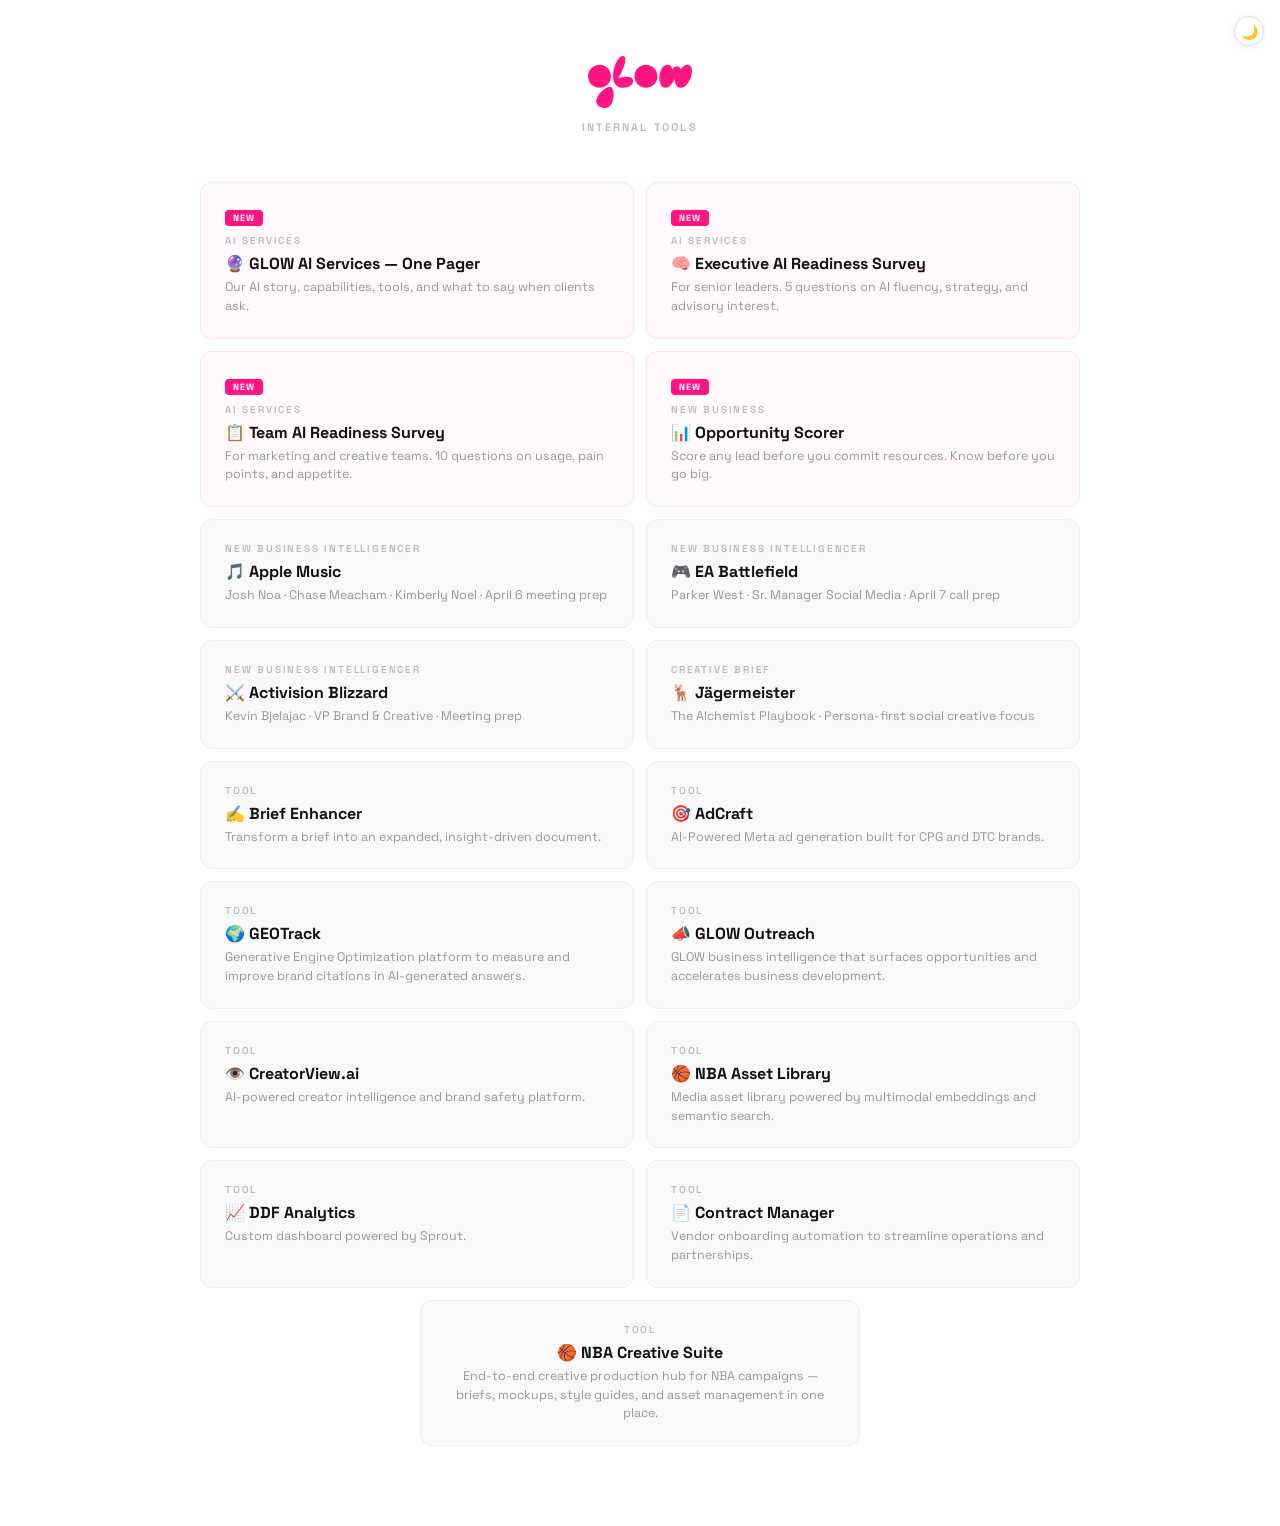
==== commit a990c04a: "Add NBA Creative Suite card (centered, bottom of grid)" ====
--- a/index.html
+++ b/index.html
@@ -233,6 +233,15 @@
     </a>
 
   </div>
+
+  <div style="display:flex; justify-content:center; margin-top:12px;">
+    <a href="https://nba-creative-suite.vercel.app/" class="card" target="_blank" style="max-width:440px; width:100%;">
+      <div class="card-label">Tool</div>
+      <div class="card-title">🏀 NBA Creative Suite</div>
+      <div class="card-desc">End-to-end creative production hub for NBA campaigns — briefs, mockups, style guides, and asset management in one place.</div>
+    </a>
+  </div>
+
 </div>
 </body>
 </html>
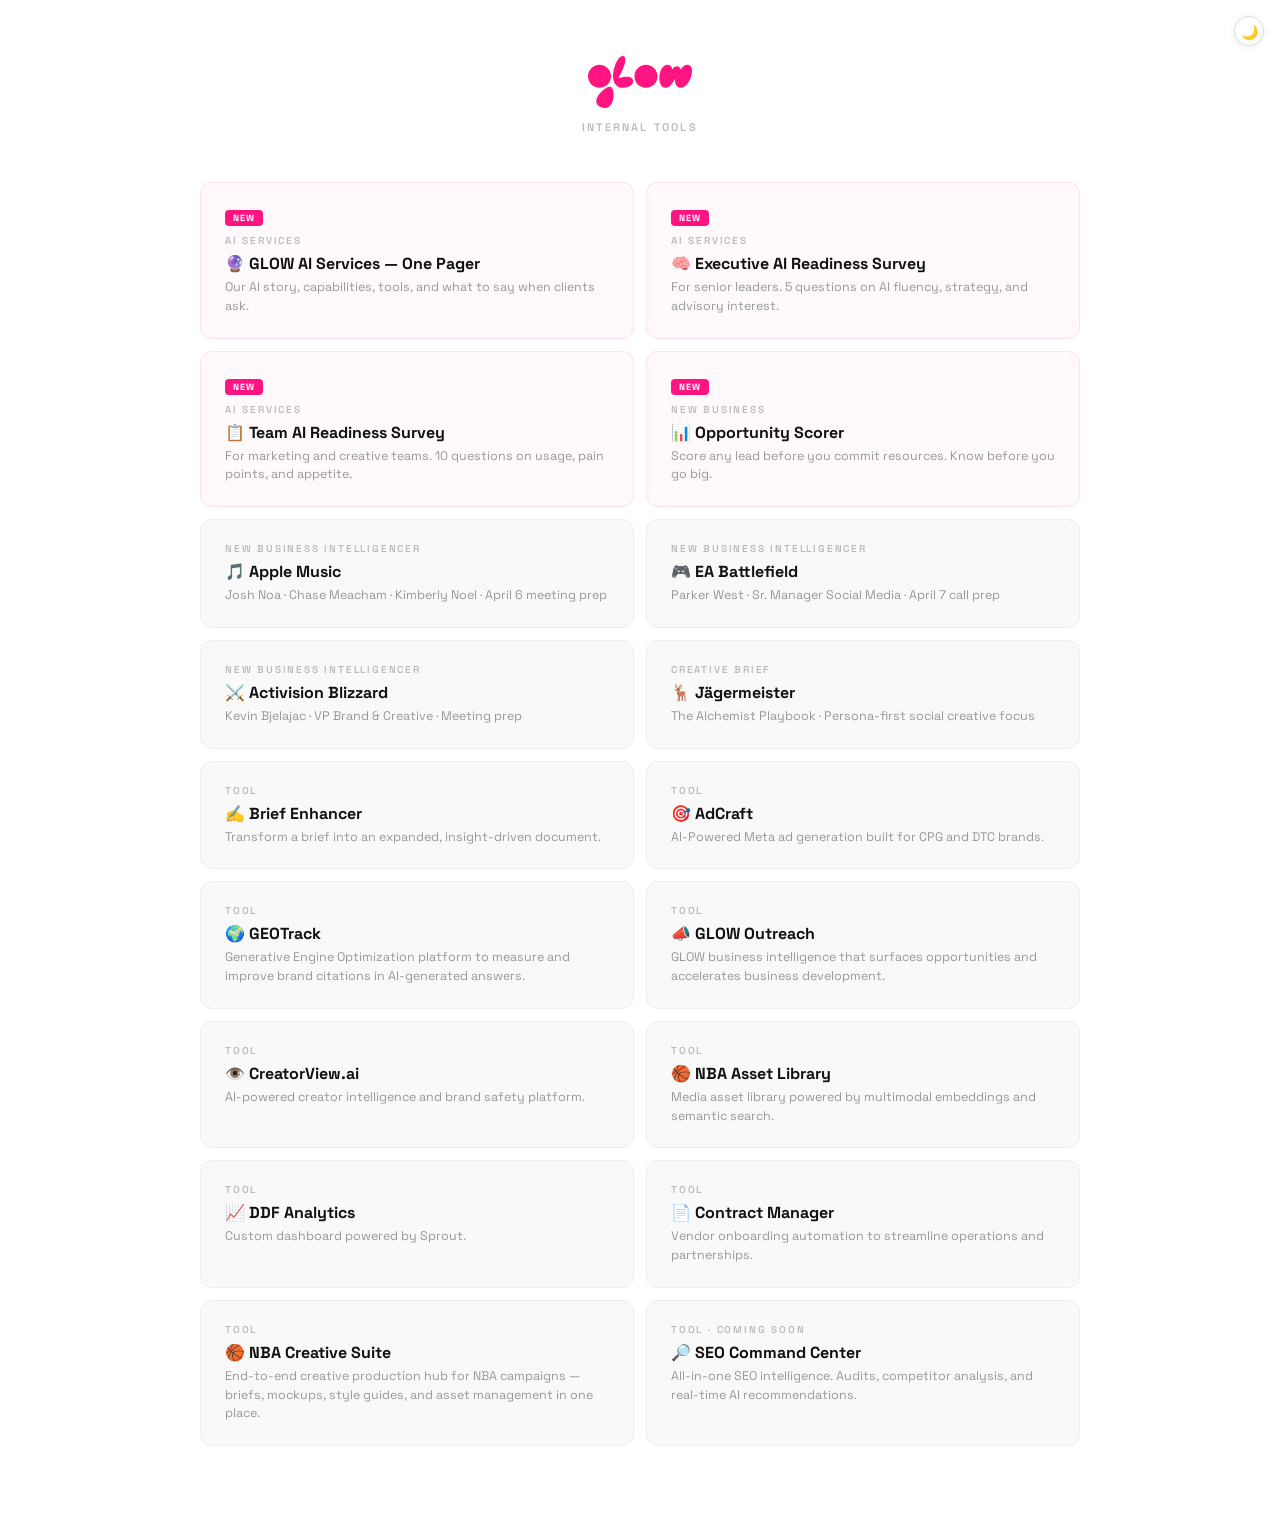
==== commit fe30b9d8: "Index: add SEO Command Center card, move NBA Creative Suite into grid Co-Authored-By: Claude Opus 4." ====
--- a/index.html
+++ b/index.html
@@ -232,14 +232,18 @@
       <div class="card-desc">Vendor onboarding automation to streamline operations and partnerships.</div>
     </a>
 
-  </div>
-
-  <div style="display:flex; justify-content:center; margin-top:12px;">
-    <a href="https://nba-creative-suite.vercel.app/" class="card" target="_blank" style="max-width:440px; width:100%;">
+    <a href="https://nba-creative-suite.vercel.app/" class="card" target="_blank">
       <div class="card-label">Tool</div>
       <div class="card-title">🏀 NBA Creative Suite</div>
       <div class="card-desc">End-to-end creative production hub for NBA campaigns — briefs, mockups, style guides, and asset management in one place.</div>
     </a>
+
+    <a href="#" class="card">
+      <div class="card-label">Tool · Coming Soon</div>
+      <div class="card-title">🔎 SEO Command Center</div>
+      <div class="card-desc">All-in-one SEO intelligence. Audits, competitor analysis, and real-time AI recommendations.</div>
+    </a>
+
   </div>
 
 </div>
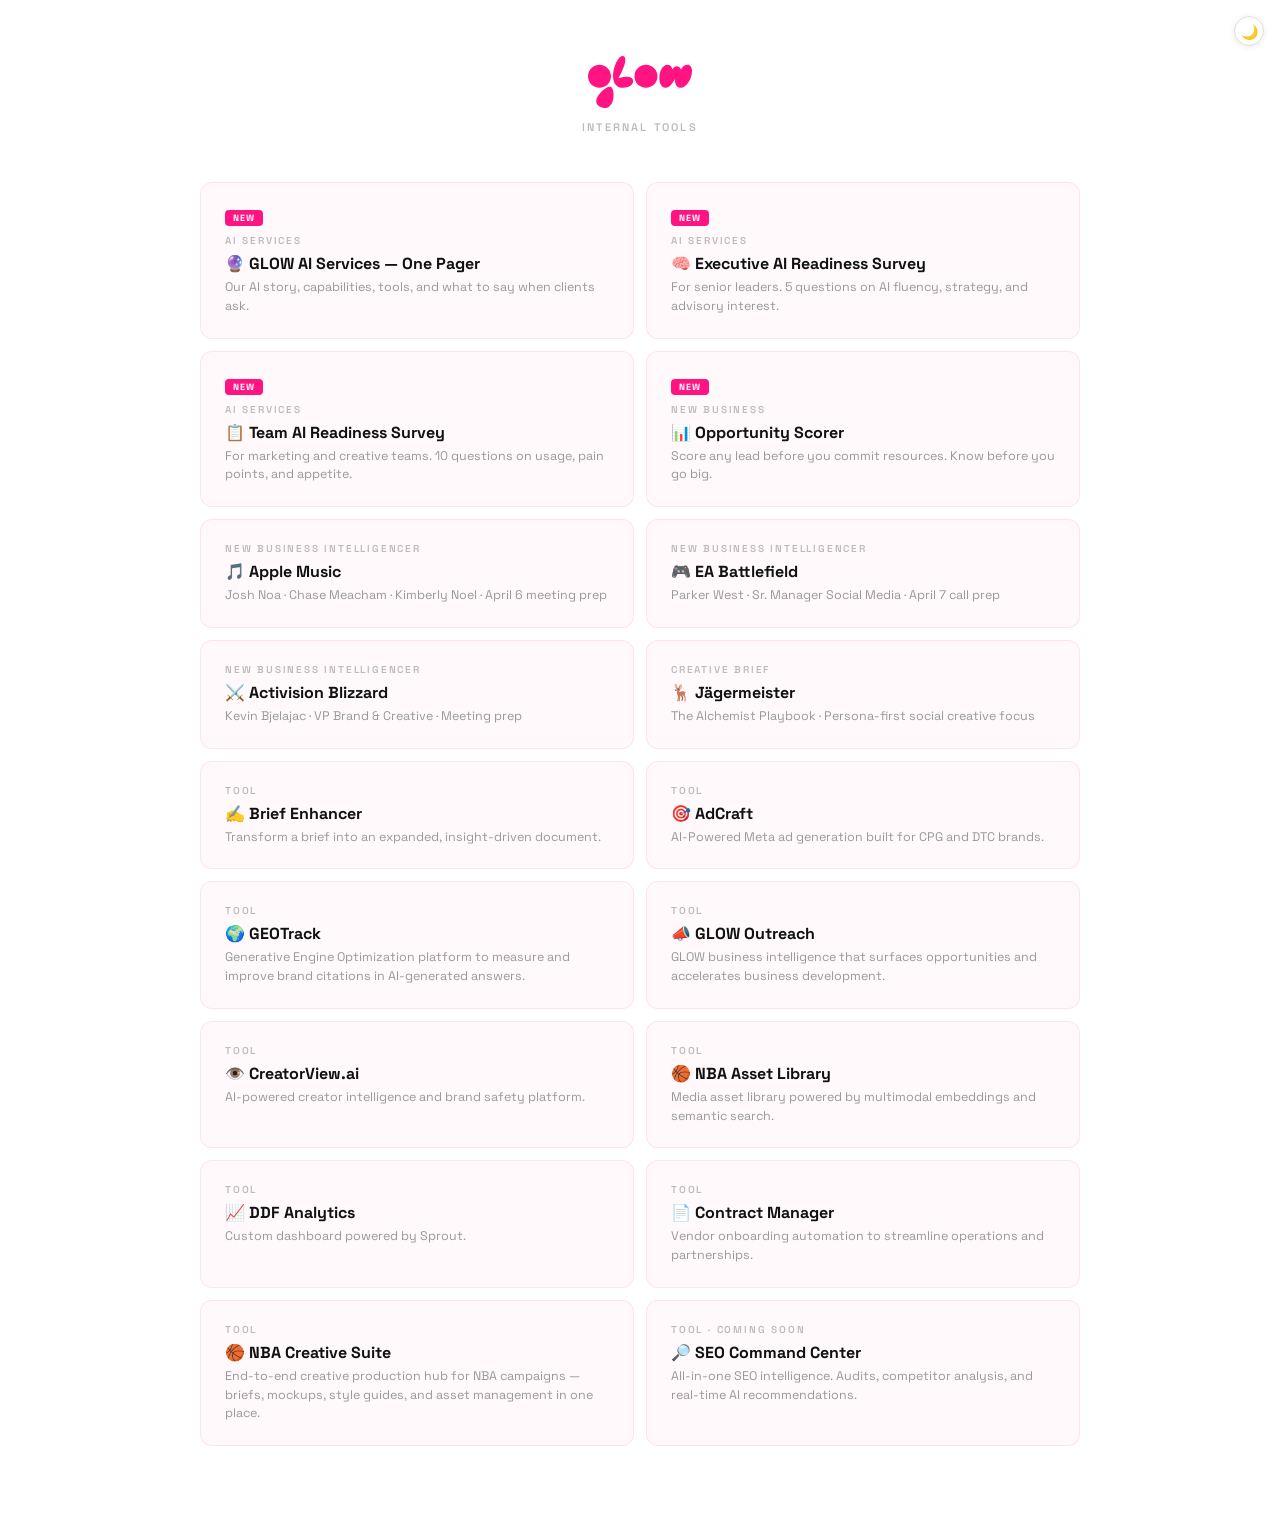
==== commit 9d22cd10: "Index: apply pink featured styling to all cards (light + dark mode) Co-Authored-By: Claude Opus 4.7 " ====
--- a/index.html
+++ b/index.html
@@ -53,8 +53,8 @@
   @media(max-width: 600px) { .cards { grid-template-columns: 1fr; } }
 
   .card {
-    background: #f9f9f9;
-    border: 1.5px solid #eee;
+    background: #fff9fc;
+    border: 1.5px solid #ff14821a;
     border-radius: 12px;
     padding: 22px 24px;
     text-decoration: none;
@@ -63,8 +63,8 @@
   }
 
   .card:hover {
-    border-color: #ff148240;
-    background: #fff5fa;
+    border-color: #ff148260;
+    background: #fff0f7;
     transform: translateY(-2px);
     box-shadow: 0 4px 16px rgba(255,20,130,0.06);
   }
@@ -117,8 +117,8 @@
   /* Dark mode index overrides */
   [data-theme="dark"] body { background: #0a0a0a !important; }
   [data-theme="dark"] .sub { color: rgba(255,255,255,0.3) !important; }
-  [data-theme="dark"] .card { background: rgba(255,255,255,0.04) !important; border-color: rgba(255,255,255,0.08) !important; }
-  [data-theme="dark"] .card:hover { background: rgba(255,255,255,0.08) !important; border-color: rgba(255,20,130,0.4) !important; box-shadow: 0 4px 16px rgba(0,0,0,0.3) !important; }
+  [data-theme="dark"] .card { background: rgba(255,20,130,0.05) !important; border-color: rgba(255,20,130,0.2) !important; }
+  [data-theme="dark"] .card:hover { background: rgba(255,20,130,0.1) !important; border-color: rgba(255,20,130,0.5) !important; box-shadow: 0 4px 16px rgba(0,0,0,0.3) !important; }
   [data-theme="dark"] .card.featured { background: rgba(255,20,130,0.05) !important; border-color: rgba(255,20,130,0.2) !important; }
   [data-theme="dark"] .card.featured:hover { background: rgba(255,20,130,0.1) !important; border-color: rgba(255,20,130,0.5) !important; }
   [data-theme="dark"] .card-title { color: #fff !important; }
